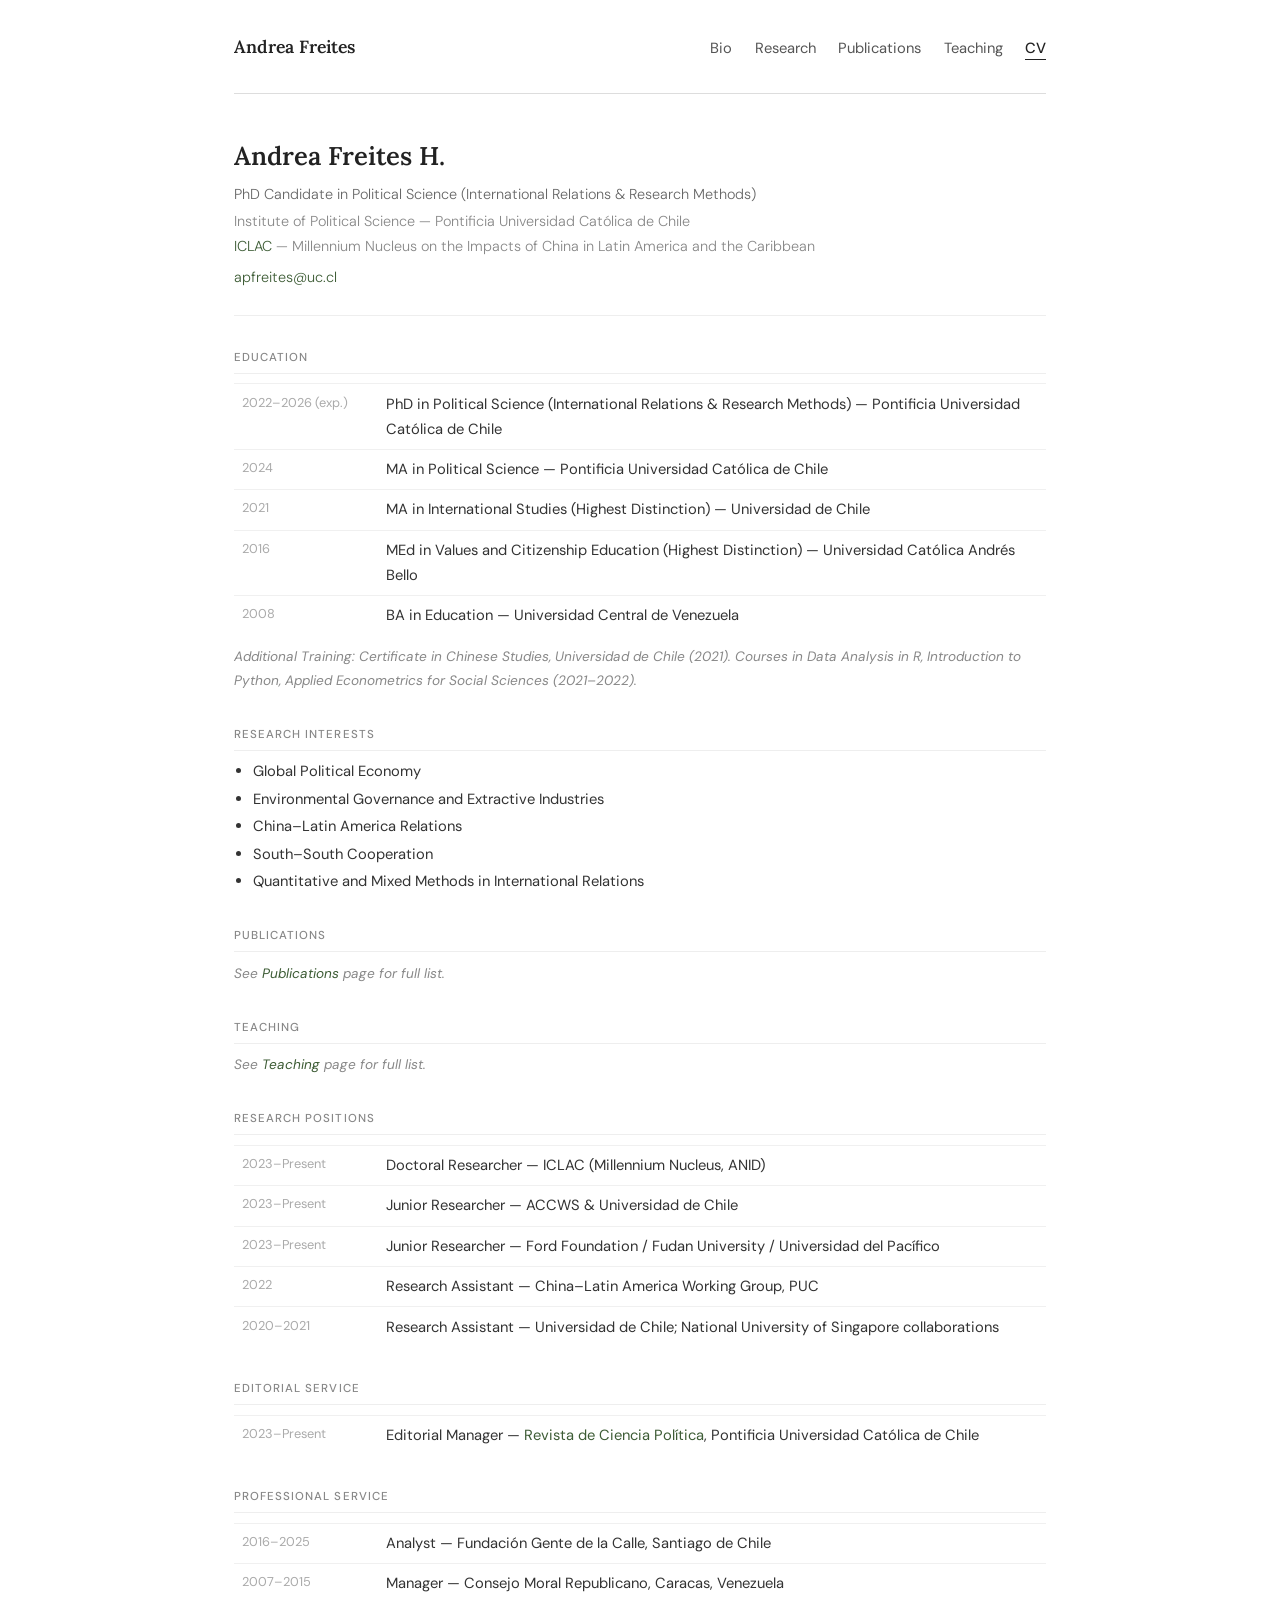
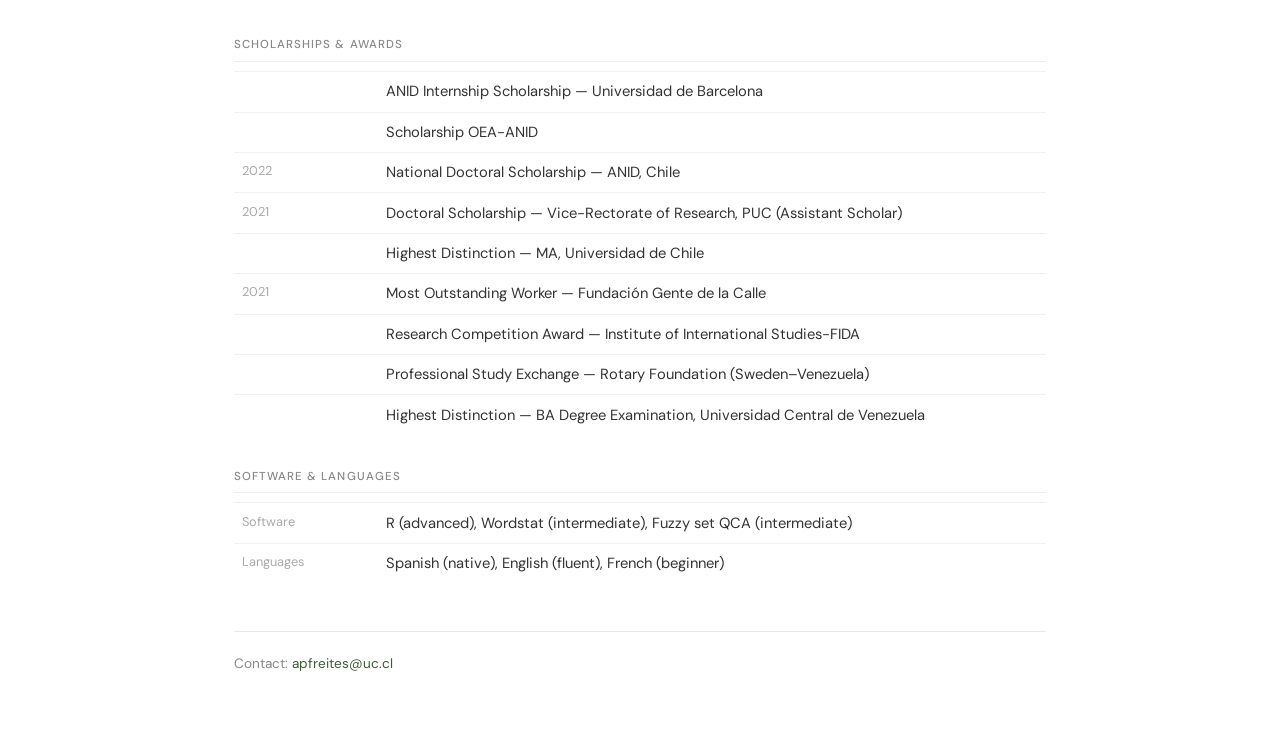
==== cv.html @ f1f7cedd "Add files via upload" ====
<!DOCTYPE html>
<html lang="en">
<head>
  <meta charset="UTF-8">
  <meta name="viewport" content="width=device-width, initial-scale=1.0">
  <title>CV – Andrea Freites</title>
  <link rel="preconnect" href="https://fonts.googleapis.com">
  <link rel="preconnect" href="https://fonts.gstatic.com" crossorigin>
  <link href="https://fonts.googleapis.com/css2?family=Lora:ital,wght@0,400;0,600;1,400&family=DM+Sans:wght@300;400;500&display=swap" rel="stylesheet">
  <style>
    *, *::before, *::after { box-sizing: border-box; margin: 0; padding: 0; }
    body { font-family: 'DM Sans', sans-serif; font-size: 1rem; line-height: 1.7; color: #222; background: #fff; }
    .page-wrap { max-width: 860px; margin: 0 auto; padding: 2rem 1.5rem 4rem; }
    nav { display: flex; align-items: baseline; justify-content: space-between; padding-bottom: 1.25rem; border-bottom: 1px solid #ddd; margin-bottom: 2.5rem; flex-wrap: wrap; gap: 0.75rem; }
    .nav-name { font-family: 'Lora', serif; font-size: 1.1rem; font-weight: 600; color: #222; text-decoration: none; }
    .nav-links { display: flex; gap: 1.4rem; font-size: 0.88rem; list-style: none; }
    .nav-links a { color: #555; text-decoration: none; }
    .nav-links a:hover { color: #222; }
    .nav-links a.active { color: #222; font-weight: 500; border-bottom: 1.5px solid #222; padding-bottom: 1px; }
    h1 { font-family: 'Lora', serif; font-size: 1.6rem; font-weight: 600; margin-bottom: 0.3rem; color: #222; }
    h2 { font-family: 'DM Sans', sans-serif; font-size: 0.72rem; font-weight: 500; text-transform: uppercase; letter-spacing: 0.09em; color: #888; margin: 2rem 0 0.6rem; padding-bottom: 0.35rem; border-bottom: 0.5px solid #eee; }
    p { font-size: 0.92rem; line-height: 1.75; color: #333; margin-bottom: 0.5rem; }
    a { color: #3d5c35; text-decoration: none; }
    a:hover { text-decoration: underline; }
    ul { padding-left: 1.2rem; margin-bottom: 0.5rem; }
    li { font-size: 0.92rem; color: #333; margin-bottom: 0.25rem; line-height: 1.6; }
    table { width: 100%; border-collapse: collapse; }
    td { padding: 0.45rem 0.5rem; vertical-align: top; font-size: 0.92rem; color: #333; border-top: 0.5px solid #f0f0f0; }
    td:first-child { white-space: nowrap; color: #aaa; font-size: 0.8rem; width: 9rem; padding-right: 1rem; }
    .cv-intro { margin-bottom: 2rem; padding-bottom: 1.5rem; border-bottom: 0.5px solid #eee; }
    .cv-intro .subtitle { font-size: 0.9rem; color: #666; font-weight: 300; margin-bottom: 0.1rem; }
    .cv-intro .inst { font-size: 0.9rem; color: #888; font-weight: 300; margin-bottom: 0; }
    .note { font-size: 0.85rem; color: #888; font-style: italic; }
    footer { margin-top: 3rem; padding-top: 1.25rem; border-top: 0.5px solid #e8e8e8; font-size: 0.85rem; color: #888; }
    @media (max-width: 620px) { nav { flex-direction: column; align-items: flex-start; } td:first-child { width: 6rem; } }
  </style>
</head>
<body>
<div class="page-wrap">

  <nav>
    <a href="index.html" class="nav-name">Andrea Freites</a>
    <ul class="nav-links">
      <li><a href="index.html">Bio</a></li>
      <li><a href="research.html">Research</a></li>
      <li><a href="publications.html">Publications</a></li>
      <li><a href="teaching.html">Teaching</a></li>
      <li><a href="cv.html" class="active">CV</a></li>
    </ul>
  </nav>

  <div class="cv-intro">
    <h1>Andrea Freites H.</h1>
    <p class="subtitle">PhD Candidate in Political Science (International Relations &amp; Research Methods)</p>
    <p class="inst">Institute of Political Science — Pontificia Universidad Católica de Chile</p>
    <p class="inst"><a href="https://iclac.cl/eng/" target="_blank" rel="noopener noreferrer">ICLAC</a> — Millennium Nucleus on the Impacts of China in Latin America and the Caribbean</p>
    <p class="inst" style="margin-top:0.4rem;"><a href="mailto:apfreites@uc.cl">apfreites@uc.cl</a></p>
  </div>

  <h2>Education</h2>
  <table>
    <tr><td>2022–2026 (exp.)</td><td>PhD in Political Science (International Relations &amp; Research Methods) — Pontificia Universidad Católica de Chile</td></tr>
    <tr><td>2024</td><td>MA in Political Science — Pontificia Universidad Católica de Chile</td></tr>
    <tr><td>2021</td><td>MA in International Studies (Highest Distinction) — Universidad de Chile</td></tr>
    <tr><td>2016</td><td>MEd in Values and Citizenship Education (Highest Distinction) — Universidad Católica Andrés Bello</td></tr>
    <tr><td>2008</td><td>BA in Education — Universidad Central de Venezuela</td></tr>
  </table>
  <p class="note" style="margin-top:0.6rem;">Additional Training: Certificate in Chinese Studies, Universidad de Chile (2021). Courses in Data Analysis in R, Introduction to Python, Applied Econometrics for Social Sciences (2021–2022).</p>

  <h2>Research Interests</h2>
  <ul>
    <li>Global Political Economy</li>
    <li>Environmental Governance and Extractive Industries</li>
    <li>China–Latin America Relations</li>
    <li>South–South Cooperation</li>
    <li>Quantitative and Mixed Methods in International Relations</li>
  </ul>

  <h2>Publications</h2>
  <p class="note">See <a href="publications.html">Publications</a> page for full list.</p>

  <h2>Teaching</h2>
  <p class="note">See <a href="teaching.html">Teaching</a> page for full list.</p>

  <h2>Research Positions</h2>
  <table>
    <tr><td>2023–Present</td><td>Doctoral Researcher — ICLAC (Millennium Nucleus, ANID)</td></tr>
    <tr><td>2023–Present</td><td>Junior Researcher — ACCWS &amp; Universidad de Chile</td></tr>
    <tr><td>2023–Present</td><td>Junior Researcher — Ford Foundation / Fudan University / Universidad del Pacífico</td></tr>
    <tr><td>2022</td><td>Research Assistant — China–Latin America Working Group, PUC</td></tr>
    <tr><td>2020–2021</td><td>Research Assistant — Universidad de Chile; National University of Singapore collaborations</td></tr>
  </table>

  <h2>Editorial Service</h2>
  <table>
    <tr>
      <td>2023–Present</td>
      <td>Editorial Manager — <a href="https://revistacienciapolitica.uc.cl/index.php/rcp/index" target="_blank" rel="noopener noreferrer">Revista de Ciencia Política</a>, Pontificia Universidad Católica de Chile</td>
    </tr>
  </table>

  <h2>Professional Service</h2>
  <table>
    <tr><td>2016–2025</td><td>Analyst — Fundación Gente de la Calle, Santiago de Chile</td></tr>
    <tr><td>2007–2015</td><td>Manager — Consejo Moral Republicano, Caracas, Venezuela</td></tr>
  </table>

  <h2>Scholarships &amp; Awards</h2>
  <table>
    <tr><td></td><td>ANID Internship Scholarship — Universidad de Barcelona</td></tr>
    <tr><td></td><td>Scholarship OEA-ANID</td></tr>
    <tr><td>2022</td><td>National Doctoral Scholarship — ANID, Chile</td></tr>
    <tr><td>2021</td><td>Doctoral Scholarship — Vice-Rectorate of Research, PUC (Assistant Scholar)</td></tr>
    <tr><td></td><td>Highest Distinction — MA, Universidad de Chile</td></tr>
    <tr><td>2021</td><td>Most Outstanding Worker — Fundación Gente de la Calle</td></tr>
    <tr><td></td><td>Research Competition Award — Institute of International Studies-FIDA</td></tr>
    <tr><td></td><td>Professional Study Exchange — Rotary Foundation (Sweden–Venezuela)</td></tr>
    <tr><td></td><td>Highest Distinction — BA Degree Examination, Universidad Central de Venezuela</td></tr>
  </table>

  <h2>Software &amp; Languages</h2>
  <table>
    <tr><td>Software</td><td>R (advanced), Wordstat (intermediate), Fuzzy set QCA (intermediate)</td></tr>
    <tr><td>Languages</td><td>Spanish (native), English (fluent), French (beginner)</td></tr>
  </table>

  <footer>Contact: <a href="mailto:apfreites@uc.cl">apfreites@uc.cl</a></footer>

</div>
</body>
</html>
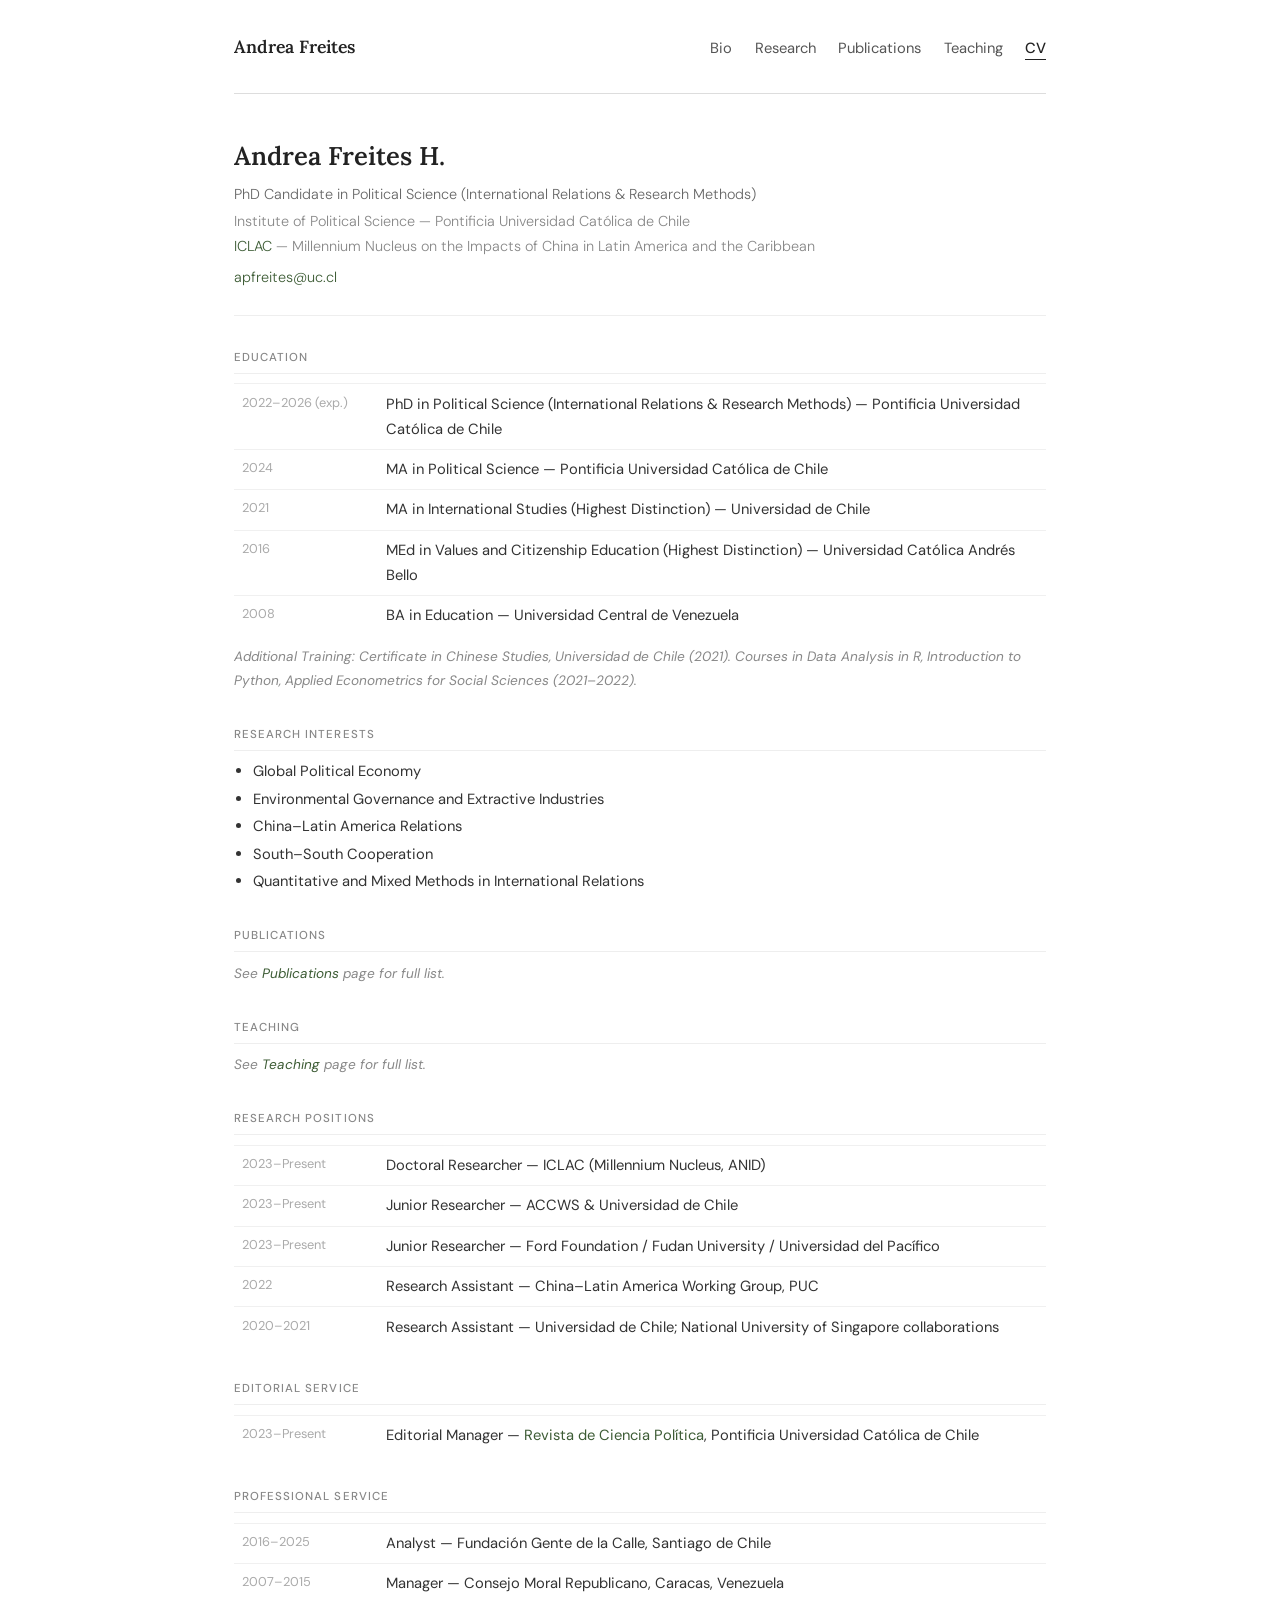
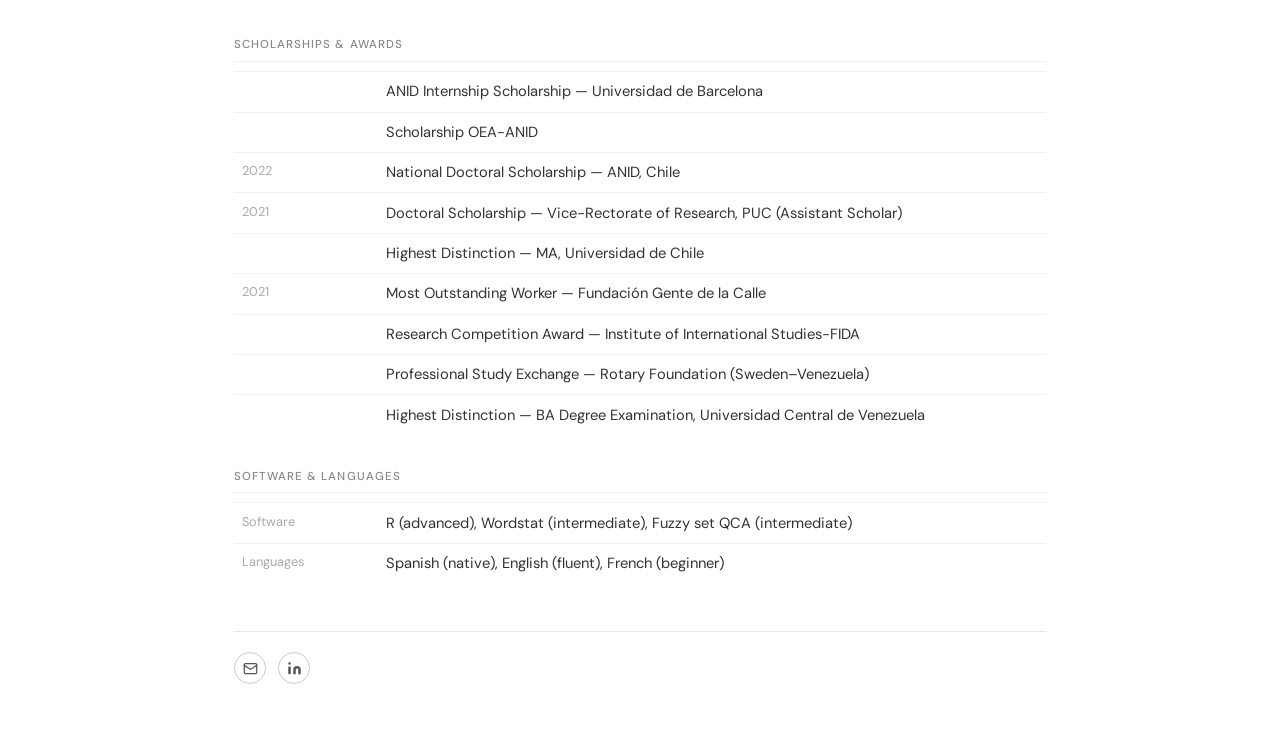
==== commit 1f8bbefc: "Update cv.html" ====
--- a/cv.html
+++ b/cv.html
@@ -124,8 +124,14 @@
     <tr><td>Languages</td><td>Spanish (native), English (fluent), French (beginner)</td></tr>
   </table>
 
-  <footer>Contact: <a href="mailto:apfreites@uc.cl">apfreites@uc.cl</a></footer>
-
+ <footer>
+  <a href="mailto:apfreites@uc.cl" target="_blank" rel="noopener noreferrer" title="Email" style="display:inline-flex; align-items:center; justify-content:center; width:32px; height:32px; border-radius:50%; border:1px solid #ccc; color:#555; text-decoration:none; margin-right:8px;">
+    <svg xmlns="http://www.w3.org/2000/svg" width="15" height="15" viewBox="0 0 24 24" fill="none" stroke="currentColor" stroke-width="2" stroke-linecap="round" stroke-linejoin="round"><rect x="2" y="4" width="20" height="16" rx="2"/><path d="m22 7-8.97 5.7a1.94 1.94 0 0 1-2.06 0L2 7"/></svg>
+  </a>
+  <a href="https://www.linkedin.com/in/andrea-p-a-freites-h-539843b3/" target="_blank" rel="noopener noreferrer" title="LinkedIn" style="display:inline-flex; align-items:center; justify-content:center; width:32px; height:32px; border-radius:50%; border:1px solid #ccc; color:#555; text-decoration:none;">
+    <svg xmlns="http://www.w3.org/2000/svg" width="15" height="15" viewBox="0 0 24 24" fill="currentColor"><path d="M16 8a6 6 0 0 1 6 6v7h-4v-7a2 2 0 0 0-2-2 2 2 0 0 0-2 2v7h-4v-7a6 6 0 0 1 6-6z"/><rect x="2" y="9" width="4" height="12"/><circle cx="4" cy="4" r="2"/></svg>
+  </a>
+</footer>
 </div>
 </body>
 </html>
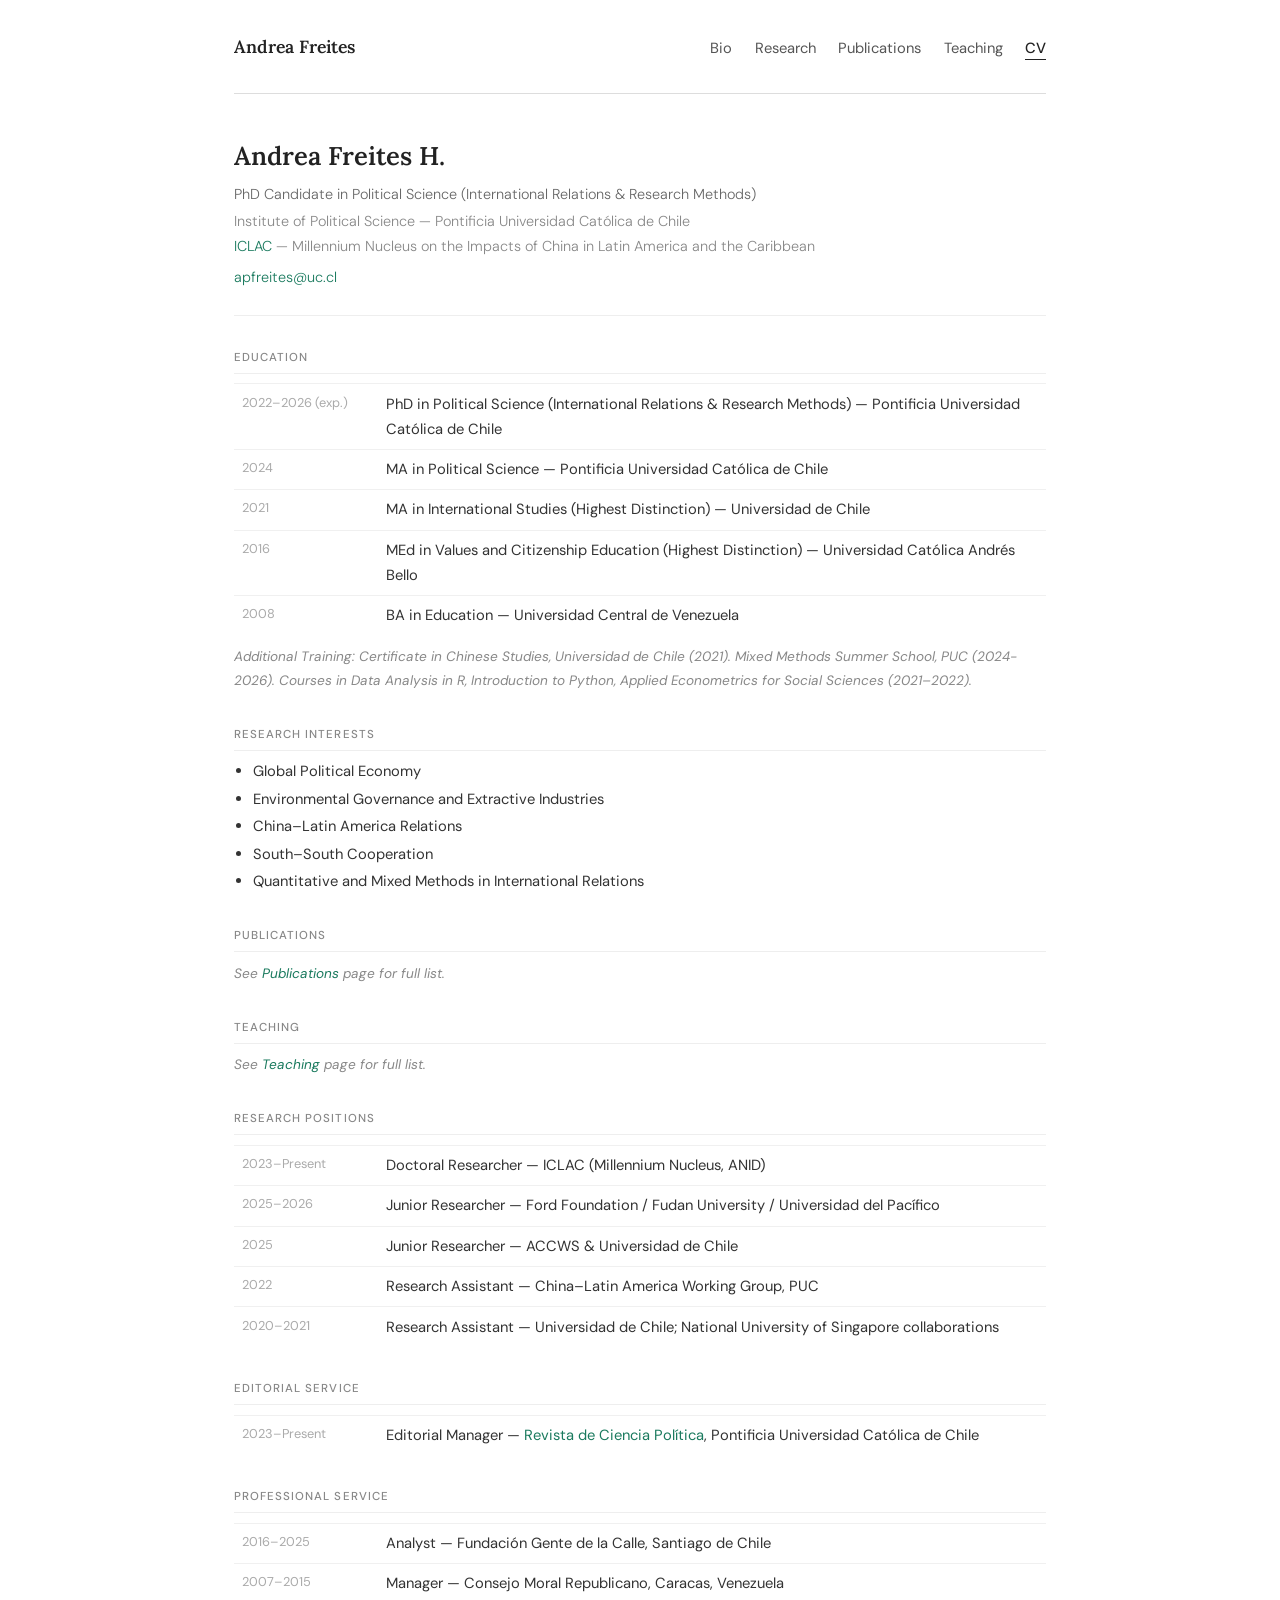
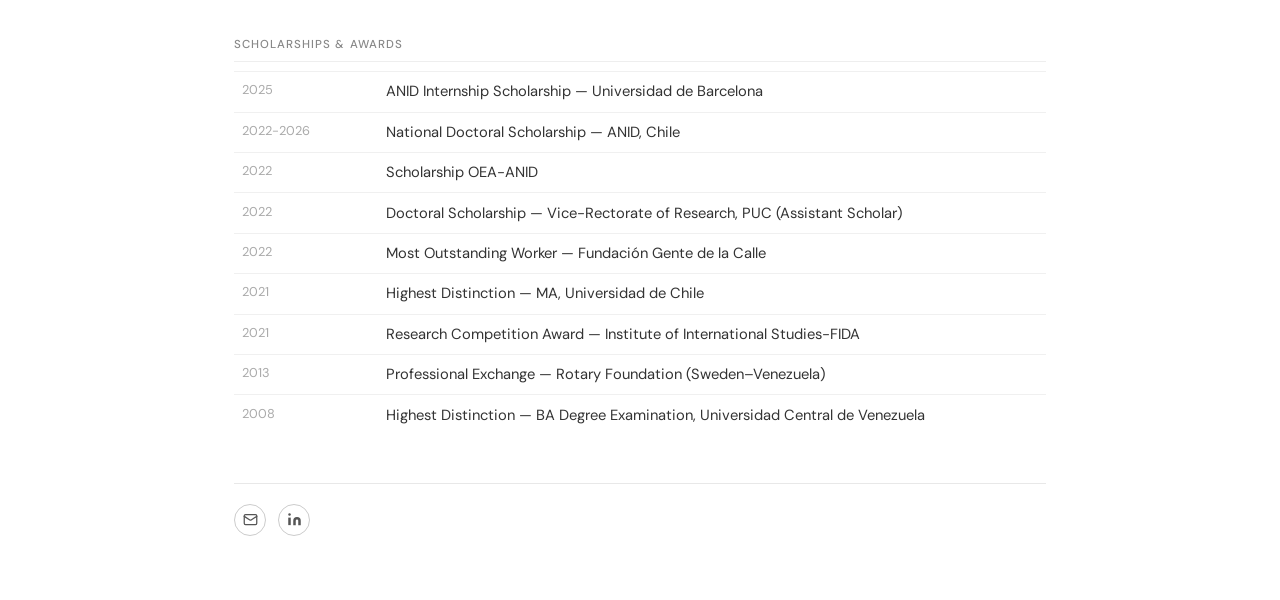
==== commit 2d1ae936: "Update cv.html" ====
--- a/cv.html
+++ b/cv.html
@@ -20,7 +20,7 @@
     h1 { font-family: 'Lora', serif; font-size: 1.6rem; font-weight: 600; margin-bottom: 0.3rem; color: #222; }
     h2 { font-family: 'DM Sans', sans-serif; font-size: 0.72rem; font-weight: 500; text-transform: uppercase; letter-spacing: 0.09em; color: #888; margin: 2rem 0 0.6rem; padding-bottom: 0.35rem; border-bottom: 0.5px solid #eee; }
     p { font-size: 0.92rem; line-height: 1.75; color: #333; margin-bottom: 0.5rem; }
-    a { color: #3d5c35; text-decoration: none; }
+    a { color: #1a7a5e; text-decoration: none; }
     a:hover { text-decoration: underline; }
     ul { padding-left: 1.2rem; margin-bottom: 0.5rem; }
     li { font-size: 0.92rem; color: #333; margin-bottom: 0.25rem; line-height: 1.6; }
@@ -65,7 +65,7 @@
     <tr><td>2016</td><td>MEd in Values and Citizenship Education (Highest Distinction) — Universidad Católica Andrés Bello</td></tr>
     <tr><td>2008</td><td>BA in Education — Universidad Central de Venezuela</td></tr>
   </table>
-  <p class="note" style="margin-top:0.6rem;">Additional Training: Certificate in Chinese Studies, Universidad de Chile (2021). Courses in Data Analysis in R, Introduction to Python, Applied Econometrics for Social Sciences (2021–2022).</p>
+  <p class="note" style="margin-top:0.6rem;">Additional Training: Certificate in Chinese Studies, Universidad de Chile (2021). Mixed Methods Summer School, PUC (2024-2026). Courses in Data Analysis in R, Introduction to Python, Applied Econometrics for Social Sciences (2021–2022).</p>
 
   <h2>Research Interests</h2>
   <ul>
@@ -85,8 +85,8 @@
   <h2>Research Positions</h2>
   <table>
     <tr><td>2023–Present</td><td>Doctoral Researcher — ICLAC (Millennium Nucleus, ANID)</td></tr>
-    <tr><td>2023–Present</td><td>Junior Researcher — ACCWS &amp; Universidad de Chile</td></tr>
-    <tr><td>2023–Present</td><td>Junior Researcher — Ford Foundation / Fudan University / Universidad del Pacífico</td></tr>
+    <tr><td>2025–2026</td><td>Junior Researcher — Ford Foundation / Fudan University / Universidad del Pacífico</td></tr>
+    <tr><td>2025</td><td>Junior Researcher — ACCWS &amp; Universidad de Chile</td></tr>
     <tr><td>2022</td><td>Research Assistant — China–Latin America Working Group, PUC</td></tr>
     <tr><td>2020–2021</td><td>Research Assistant — Universidad de Chile; National University of Singapore collaborations</td></tr>
   </table>
@@ -107,21 +107,15 @@
 
   <h2>Scholarships &amp; Awards</h2>
   <table>
-    <tr><td></td><td>ANID Internship Scholarship — Universidad de Barcelona</td></tr>
-    <tr><td></td><td>Scholarship OEA-ANID</td></tr>
-    <tr><td>2022</td><td>National Doctoral Scholarship — ANID, Chile</td></tr>
-    <tr><td>2021</td><td>Doctoral Scholarship — Vice-Rectorate of Research, PUC (Assistant Scholar)</td></tr>
-    <tr><td></td><td>Highest Distinction — MA, Universidad de Chile</td></tr>
-    <tr><td>2021</td><td>Most Outstanding Worker — Fundación Gente de la Calle</td></tr>
-    <tr><td></td><td>Research Competition Award — Institute of International Studies-FIDA</td></tr>
-    <tr><td></td><td>Professional Study Exchange — Rotary Foundation (Sweden–Venezuela)</td></tr>
-    <tr><td></td><td>Highest Distinction — BA Degree Examination, Universidad Central de Venezuela</td></tr>
-  </table>
-
-  <h2>Software &amp; Languages</h2>
-  <table>
-    <tr><td>Software</td><td>R (advanced), Wordstat (intermediate), Fuzzy set QCA (intermediate)</td></tr>
-    <tr><td>Languages</td><td>Spanish (native), English (fluent), French (beginner)</td></tr>
+    <tr><td>2025</td><td>ANID Internship Scholarship — Universidad de Barcelona</td></tr>
+    <tr><td>2022-2026</td><td>National Doctoral Scholarship — ANID, Chile</td></tr>
+    <tr><td>2022</td><td>Scholarship OEA-ANID</td></tr>
+    <tr><td>2022</td><td>Doctoral Scholarship — Vice-Rectorate of Research, PUC (Assistant Scholar)</td></tr>
+    <tr><td>2022</td><td>Most Outstanding Worker — Fundación Gente de la Calle</td></tr>
+    <tr><td>2021</td><td>Highest Distinction — MA, Universidad de Chile</td></tr>
+    <tr><td>2021</td><td>Research Competition Award — Institute of International Studies-FIDA</td></tr>
+    <tr><td>2013</td><td>Professional Exchange — Rotary Foundation (Sweden–Venezuela)</td></tr>
+    <tr><td>2008</td><td>Highest Distinction — BA Degree Examination, Universidad Central de Venezuela</td></tr>
   </table>
 
  <footer>
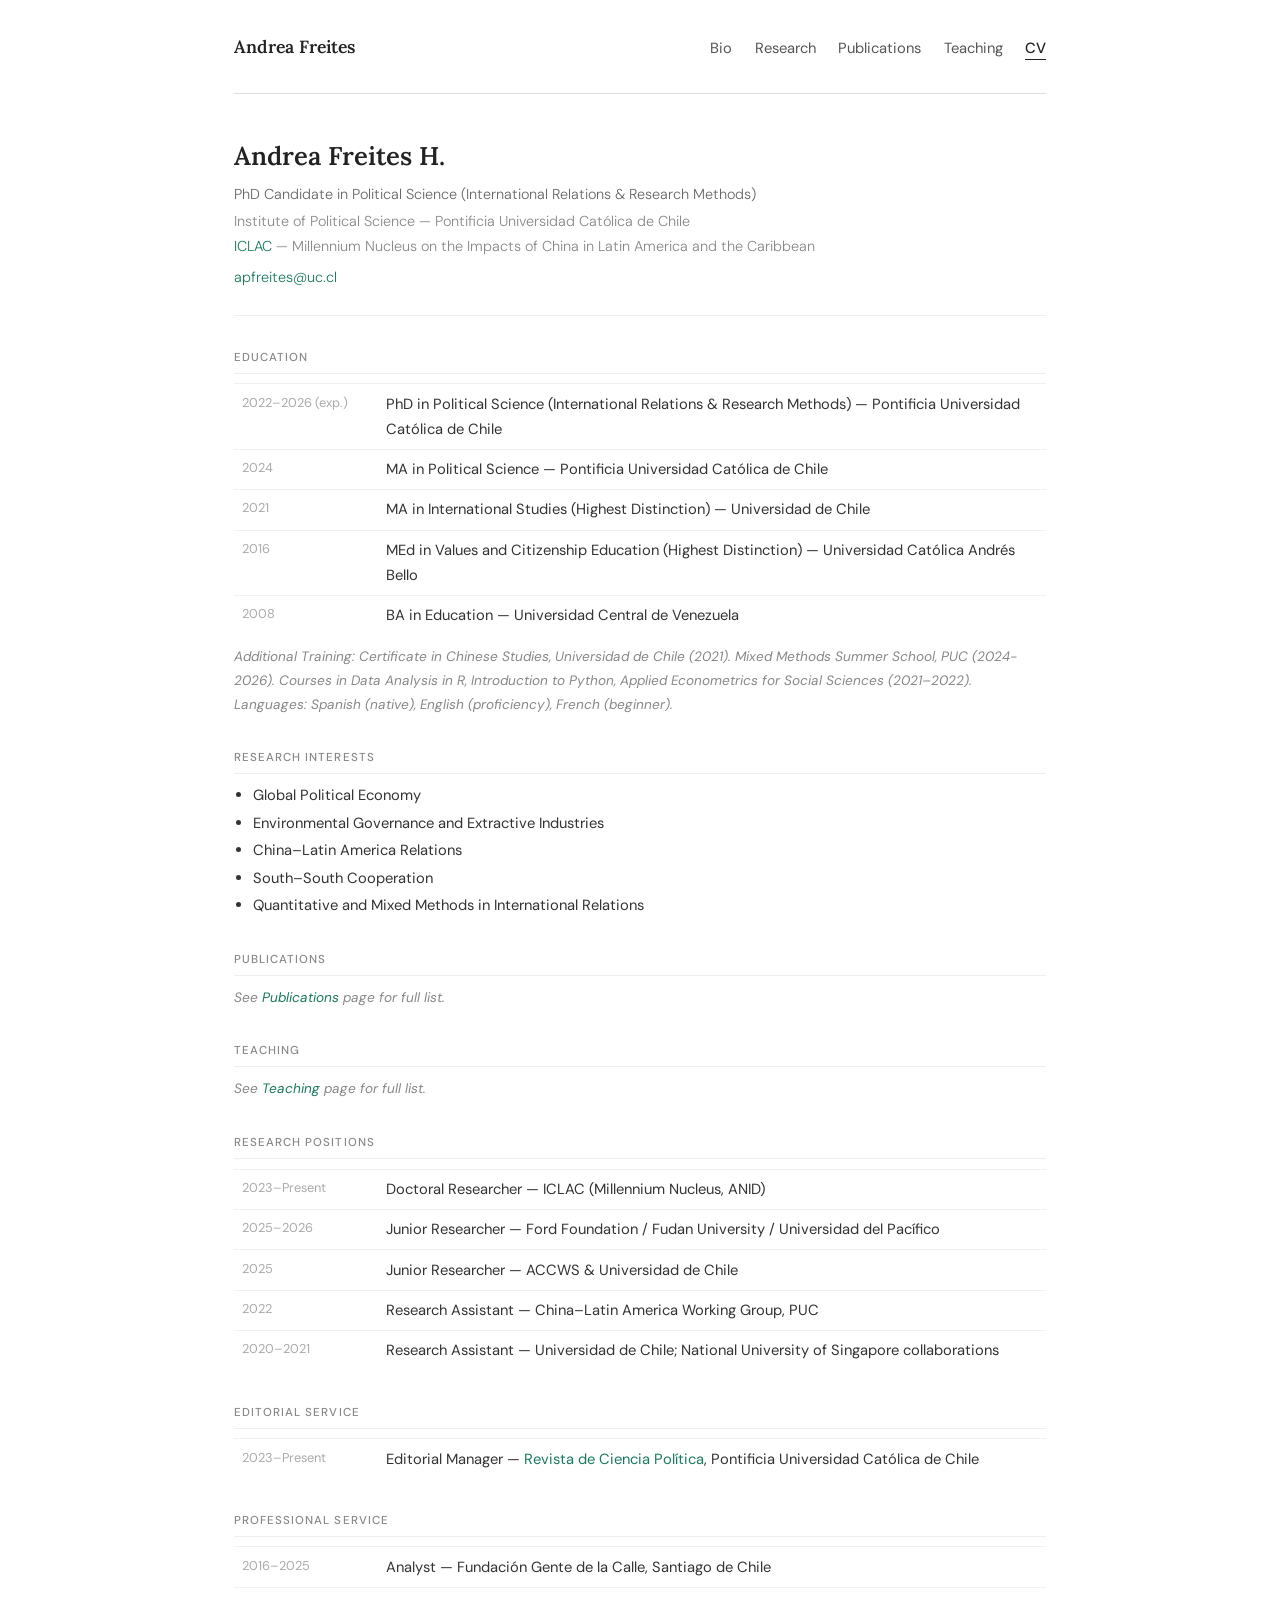
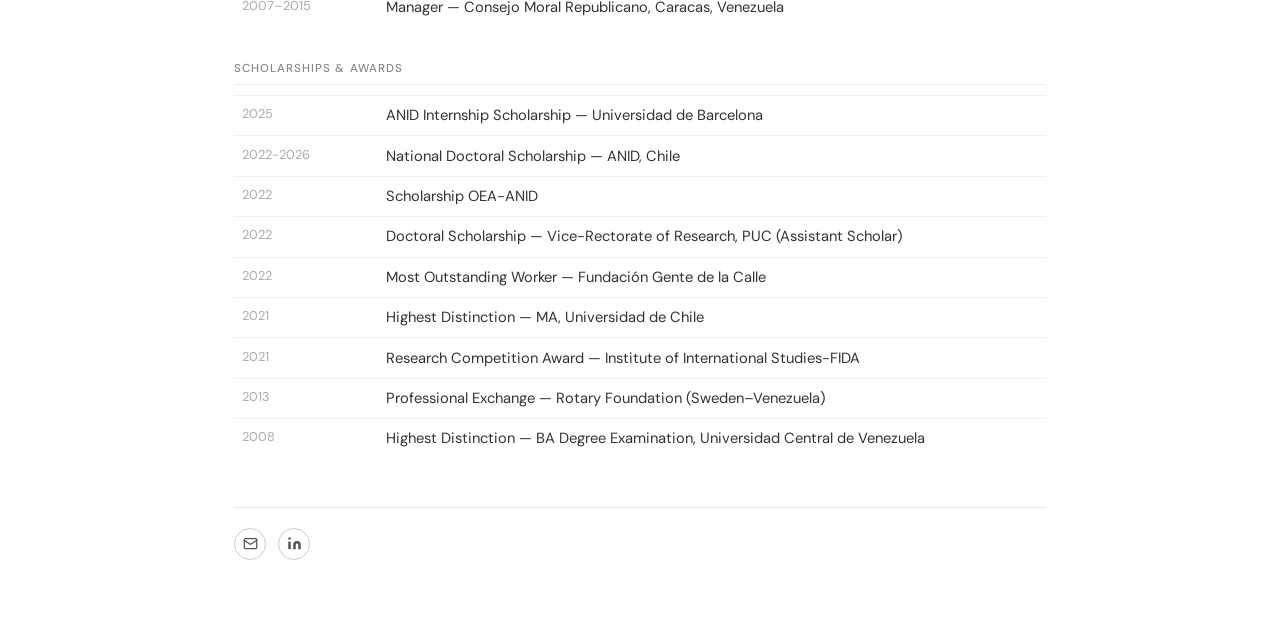
==== commit b42478a6: "Update cv.html" ====
--- a/cv.html
+++ b/cv.html
@@ -65,7 +65,7 @@
     <tr><td>2016</td><td>MEd in Values and Citizenship Education (Highest Distinction) — Universidad Católica Andrés Bello</td></tr>
     <tr><td>2008</td><td>BA in Education — Universidad Central de Venezuela</td></tr>
   </table>
-  <p class="note" style="margin-top:0.6rem;">Additional Training: Certificate in Chinese Studies, Universidad de Chile (2021). Mixed Methods Summer School, PUC (2024-2026). Courses in Data Analysis in R, Introduction to Python, Applied Econometrics for Social Sciences (2021–2022).</p>
+  <p class="note" style="margin-top:0.6rem;">Additional Training: Certificate in Chinese Studies, Universidad de Chile (2021). Mixed Methods Summer School, PUC (2024-2026). Courses in Data Analysis in R, Introduction to Python, Applied Econometrics for Social Sciences (2021–2022). Languages: Spanish (native), English (proficiency), French (beginner).</p>
 
   <h2>Research Interests</h2>
   <ul>
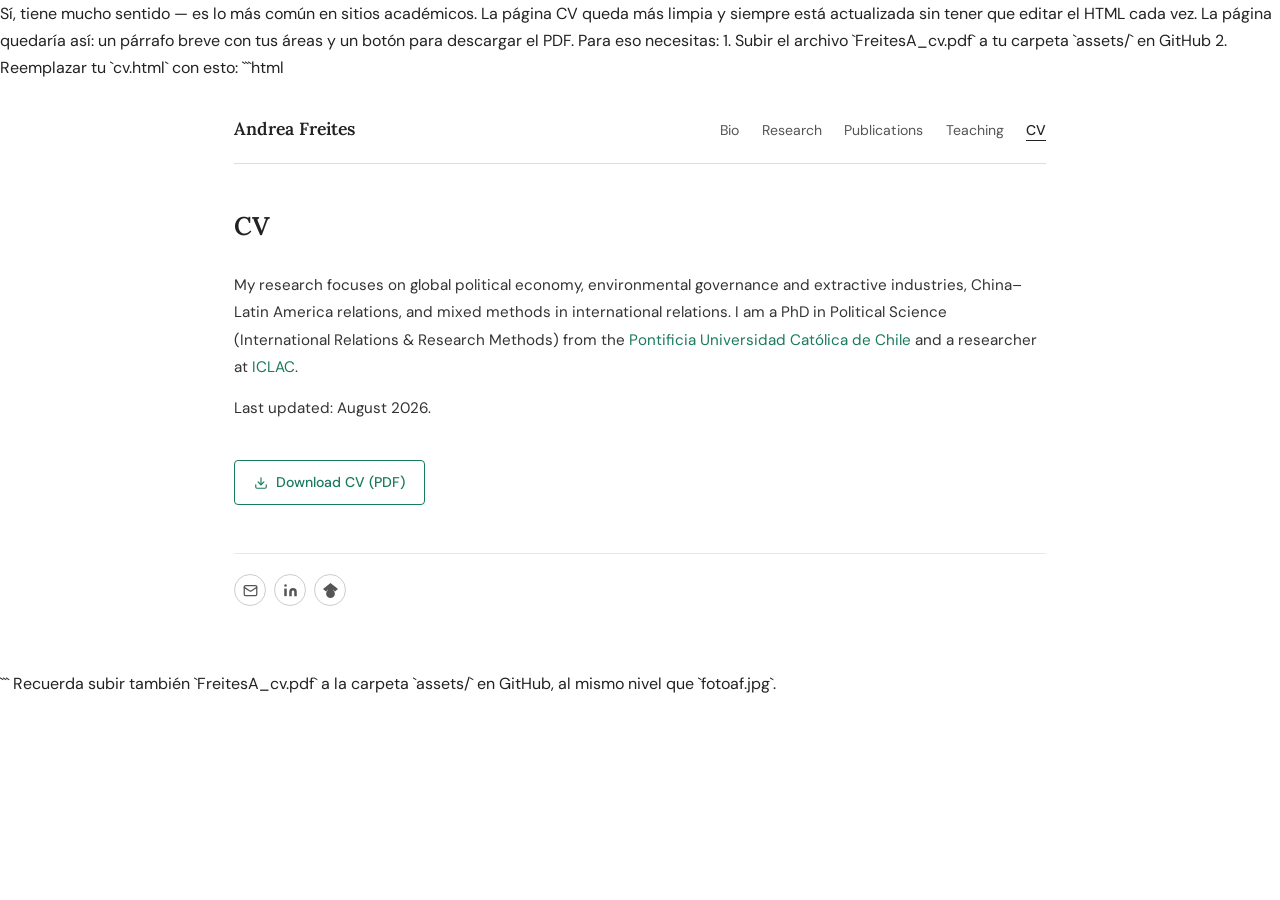
==== commit 99278040: "Update cv.html" ====
--- a/cv.html
+++ b/cv.html
@@ -1,3 +1,11 @@
+Sí, tiene mucho sentido — es lo más común en sitios académicos. La página CV queda más limpia y siempre está actualizada sin tener que editar el HTML cada vez.
+
+La página quedaría así: un párrafo breve con tus áreas y un botón para descargar el PDF. Para eso necesitas:
+
+1. Subir el archivo `FreitesA_cv.pdf` a tu carpeta `assets/` en GitHub
+2. Reemplazar tu `cv.html` con esto:
+
+```html
 <!DOCTYPE html>
 <html lang="en">
 <head>
@@ -17,22 +25,34 @@
     .nav-links a { color: #555; text-decoration: none; }
     .nav-links a:hover { color: #222; }
     .nav-links a.active { color: #222; font-weight: 500; border-bottom: 1.5px solid #222; padding-bottom: 1px; }
-    h1 { font-family: 'Lora', serif; font-size: 1.6rem; font-weight: 600; margin-bottom: 0.3rem; color: #222; }
-    h2 { font-family: 'DM Sans', sans-serif; font-size: 0.72rem; font-weight: 500; text-transform: uppercase; letter-spacing: 0.09em; color: #888; margin: 2rem 0 0.6rem; padding-bottom: 0.35rem; border-bottom: 0.5px solid #eee; }
-    p { font-size: 0.92rem; line-height: 1.75; color: #333; margin-bottom: 0.5rem; }
+    h1 { font-family: 'Lora', serif; font-size: 1.6rem; font-weight: 600; margin-bottom: 1.5rem; color: #222; }
+    p { font-size: 0.95rem; line-height: 1.8; color: #333; margin-bottom: 0.85rem; }
     a { color: #1a7a5e; text-decoration: none; }
     a:hover { text-decoration: underline; }
-    ul { padding-left: 1.2rem; margin-bottom: 0.5rem; }
-    li { font-size: 0.92rem; color: #333; margin-bottom: 0.25rem; line-height: 1.6; }
-    table { width: 100%; border-collapse: collapse; }
-    td { padding: 0.45rem 0.5rem; vertical-align: top; font-size: 0.92rem; color: #333; border-top: 0.5px solid #f0f0f0; }
-    td:first-child { white-space: nowrap; color: #aaa; font-size: 0.8rem; width: 9rem; padding-right: 1rem; }
-    .cv-intro { margin-bottom: 2rem; padding-bottom: 1.5rem; border-bottom: 0.5px solid #eee; }
-    .cv-intro .subtitle { font-size: 0.9rem; color: #666; font-weight: 300; margin-bottom: 0.1rem; }
-    .cv-intro .inst { font-size: 0.9rem; color: #888; font-weight: 300; margin-bottom: 0; }
-    .note { font-size: 0.85rem; color: #888; font-style: italic; }
-    footer { margin-top: 3rem; padding-top: 1.25rem; border-top: 0.5px solid #e8e8e8; font-size: 0.85rem; color: #888; }
-    @media (max-width: 620px) { nav { flex-direction: column; align-items: flex-start; } td:first-child { width: 6rem; } }
+    .cv-download {
+      display: inline-flex;
+      align-items: center;
+      gap: 0.5rem;
+      margin-top: 1.5rem;
+      padding: 0.6rem 1.2rem;
+      border: 1.5px solid #1a7a5e;
+      border-radius: 4px;
+      color: #1a7a5e;
+      font-size: 0.88rem;
+      font-family: 'DM Sans', sans-serif;
+      font-weight: 500;
+      text-decoration: none;
+      transition: background 0.2s, color 0.2s;
+    }
+    .cv-download:hover {
+      background: #1a7a5e;
+      color: #fff;
+      text-decoration: none;
+    }
+    .footer-icons { display: flex; gap: 8px; margin-top: 3rem; padding-top: 1.25rem; border-top: 0.5px solid #e8e8e8; }
+    .footer-icon { display: inline-flex; align-items: center; justify-content: center; width: 32px; height: 32px; border-radius: 50%; border: 1px solid #ccc; color: #555; text-decoration: none; transition: border-color 0.2s, color 0.2s; }
+    .footer-icon:hover { border-color: #1a7a5e; color: #1a7a5e; }
+    @media (max-width: 620px) { nav { flex-direction: column; align-items: flex-start; } }
   </style>
 </head>
 <body>
@@ -49,83 +69,38 @@
     </ul>
   </nav>
 
-  <div class="cv-intro">
-    <h1>Andrea Freites H.</h1>
-    <p class="subtitle">PhD Candidate in Political Science (International Relations &amp; Research Methods)</p>
-    <p class="inst">Institute of Political Science — Pontificia Universidad Católica de Chile</p>
-    <p class="inst"><a href="https://iclac.cl/eng/" target="_blank" rel="noopener noreferrer">ICLAC</a> — Millennium Nucleus on the Impacts of China in Latin America and the Caribbean</p>
-    <p class="inst" style="margin-top:0.4rem;"><a href="mailto:apfreites@uc.cl">apfreites@uc.cl</a></p>
+  <h1>CV</h1>
+
+  <p>
+    My research focuses on global political economy, environmental governance and extractive industries,
+    China–Latin America relations, and mixed methods in international relations.
+    I am a PhD in Political Science (International Relations &amp; Research Methods)
+    from the <a href="https://cienciapolitica.uc.cl" target="_blank" rel="noopener noreferrer">Pontificia Universidad Católica de Chile</a>
+    and a researcher at <a href="https://iclac.cl/eng/" target="_blank" rel="noopener noreferrer">ICLAC</a>.
+  </p>
+
+  <p>Last updated: August 2026.</p>
+
+  <a href="assets/FreitesA_cv.pdf" target="_blank" rel="noopener noreferrer" class="cv-download">
+    <svg xmlns="http://www.w3.org/2000/svg" width="14" height="14" viewBox="0 0 24 24" fill="none" stroke="currentColor" stroke-width="2" stroke-linecap="round" stroke-linejoin="round"><path d="M21 15v4a2 2 0 0 1-2 2H5a2 2 0 0 1-2-2v-4"/><polyline points="7 10 12 15 17 10"/><line x1="12" y1="15" x2="12" y2="3"/></svg>
+    Download CV (PDF)
+  </a>
+
+  <div class="footer-icons">
+    <a href="mailto:apfreites@uc.cl" title="Email" class="footer-icon">
+      <svg xmlns="http://www.w3.org/2000/svg" width="15" height="15" viewBox="0 0 24 24" fill="none" stroke="currentColor" stroke-width="2" stroke-linecap="round" stroke-linejoin="round"><rect x="2" y="4" width="20" height="16" rx="2"/><path d="m22 7-8.97 5.7a1.94 1.94 0 0 1-2.06 0L2 7"/></svg>
+    </a>
+    <a href="https://www.linkedin.com/in/andrea-p-a-freites-h-539843b3/" target="_blank" rel="noopener noreferrer" title="LinkedIn" class="footer-icon">
+      <svg xmlns="http://www.w3.org/2000/svg" width="15" height="15" viewBox="0 0 24 24" fill="currentColor"><path d="M16 8a6 6 0 0 1 6 6v7h-4v-7a2 2 0 0 0-2-2 2 2 0 0 0-2 2v7h-4v-7a6 6 0 0 1 6-6z"/><rect x="2" y="9" width="4" height="12"/><circle cx="4" cy="4" r="2"/></svg>
+    </a>
+    <a href="https://scholar.google.com/citations?user=FX0-ZZYAAAAJ&hl=es" target="_blank" rel="noopener noreferrer" title="Google Scholar" class="footer-icon">
+      <svg xmlns="http://www.w3.org/2000/svg" width="15" height="15" viewBox="0 0 24 24" fill="currentColor"><path d="M12 24a7 7 0 1 1 0-14 7 7 0 0 1 0 14zm0-24L0 9.5l4.838 3.94A8 8 0 0 1 12 10a8 8 0 0 1 7.162 3.44L24 9.5z"/></svg>
+    </a>
   </div>
 
-  <h2>Education</h2>
-  <table>
-    <tr><td>2022–2026 (exp.)</td><td>PhD in Political Science (International Relations &amp; Research Methods) — Pontificia Universidad Católica de Chile</td></tr>
-    <tr><td>2024</td><td>MA in Political Science — Pontificia Universidad Católica de Chile</td></tr>
-    <tr><td>2021</td><td>MA in International Studies (Highest Distinction) — Universidad de Chile</td></tr>
-    <tr><td>2016</td><td>MEd in Values and Citizenship Education (Highest Distinction) — Universidad Católica Andrés Bello</td></tr>
-    <tr><td>2008</td><td>BA in Education — Universidad Central de Venezuela</td></tr>
-  </table>
-  <p class="note" style="margin-top:0.6rem;">Additional Training: Certificate in Chinese Studies, Universidad de Chile (2021). Mixed Methods Summer School, PUC (2024-2026). Courses in Data Analysis in R, Introduction to Python, Applied Econometrics for Social Sciences (2021–2022). Languages: Spanish (native), English (proficiency), French (beginner).</p>
-
-  <h2>Research Interests</h2>
-  <ul>
-    <li>Global Political Economy</li>
-    <li>Environmental Governance and Extractive Industries</li>
-    <li>China–Latin America Relations</li>
-    <li>South–South Cooperation</li>
-    <li>Quantitative and Mixed Methods in International Relations</li>
-  </ul>
-
-  <h2>Publications</h2>
-  <p class="note">See <a href="publications.html">Publications</a> page for full list.</p>
-
-  <h2>Teaching</h2>
-  <p class="note">See <a href="teaching.html">Teaching</a> page for full list.</p>
-
-  <h2>Research Positions</h2>
-  <table>
-    <tr><td>2023–Present</td><td>Doctoral Researcher — ICLAC (Millennium Nucleus, ANID)</td></tr>
-    <tr><td>2025–2026</td><td>Junior Researcher — Ford Foundation / Fudan University / Universidad del Pacífico</td></tr>
-    <tr><td>2025</td><td>Junior Researcher — ACCWS &amp; Universidad de Chile</td></tr>
-    <tr><td>2022</td><td>Research Assistant — China–Latin America Working Group, PUC</td></tr>
-    <tr><td>2020–2021</td><td>Research Assistant — Universidad de Chile; National University of Singapore collaborations</td></tr>
-  </table>
-
-  <h2>Editorial Service</h2>
-  <table>
-    <tr>
-      <td>2023–Present</td>
-      <td>Editorial Manager — <a href="https://revistacienciapolitica.uc.cl/index.php/rcp/index" target="_blank" rel="noopener noreferrer">Revista de Ciencia Política</a>, Pontificia Universidad Católica de Chile</td>
-    </tr>
-  </table>
-
-  <h2>Professional Service</h2>
-  <table>
-    <tr><td>2016–2025</td><td>Analyst — Fundación Gente de la Calle, Santiago de Chile</td></tr>
-    <tr><td>2007–2015</td><td>Manager — Consejo Moral Republicano, Caracas, Venezuela</td></tr>
-  </table>
-
-  <h2>Scholarships &amp; Awards</h2>
-  <table>
-    <tr><td>2025</td><td>ANID Internship Scholarship — Universidad de Barcelona</td></tr>
-    <tr><td>2022-2026</td><td>National Doctoral Scholarship — ANID, Chile</td></tr>
-    <tr><td>2022</td><td>Scholarship OEA-ANID</td></tr>
-    <tr><td>2022</td><td>Doctoral Scholarship — Vice-Rectorate of Research, PUC (Assistant Scholar)</td></tr>
-    <tr><td>2022</td><td>Most Outstanding Worker — Fundación Gente de la Calle</td></tr>
-    <tr><td>2021</td><td>Highest Distinction — MA, Universidad de Chile</td></tr>
-    <tr><td>2021</td><td>Research Competition Award — Institute of International Studies-FIDA</td></tr>
-    <tr><td>2013</td><td>Professional Exchange — Rotary Foundation (Sweden–Venezuela)</td></tr>
-    <tr><td>2008</td><td>Highest Distinction — BA Degree Examination, Universidad Central de Venezuela</td></tr>
-  </table>
-
- <footer>
-  <a href="mailto:apfreites@uc.cl" target="_blank" rel="noopener noreferrer" title="Email" style="display:inline-flex; align-items:center; justify-content:center; width:32px; height:32px; border-radius:50%; border:1px solid #ccc; color:#555; text-decoration:none; margin-right:8px;">
-    <svg xmlns="http://www.w3.org/2000/svg" width="15" height="15" viewBox="0 0 24 24" fill="none" stroke="currentColor" stroke-width="2" stroke-linecap="round" stroke-linejoin="round"><rect x="2" y="4" width="20" height="16" rx="2"/><path d="m22 7-8.97 5.7a1.94 1.94 0 0 1-2.06 0L2 7"/></svg>
-  </a>
-  <a href="https://www.linkedin.com/in/andrea-p-a-freites-h-539843b3/" target="_blank" rel="noopener noreferrer" title="LinkedIn" style="display:inline-flex; align-items:center; justify-content:center; width:32px; height:32px; border-radius:50%; border:1px solid #ccc; color:#555; text-decoration:none;">
-    <svg xmlns="http://www.w3.org/2000/svg" width="15" height="15" viewBox="0 0 24 24" fill="currentColor"><path d="M16 8a6 6 0 0 1 6 6v7h-4v-7a2 2 0 0 0-2-2 2 2 0 0 0-2 2v7h-4v-7a6 6 0 0 1 6-6z"/><rect x="2" y="9" width="4" height="12"/><circle cx="4" cy="4" r="2"/></svg>
-  </a>
-</footer>
 </div>
 </body>
 </html>
+```
+
+Recuerda subir también `FreitesA_cv.pdf` a la carpeta `assets/` en GitHub, al mismo nivel que `fotoaf.jpg`.
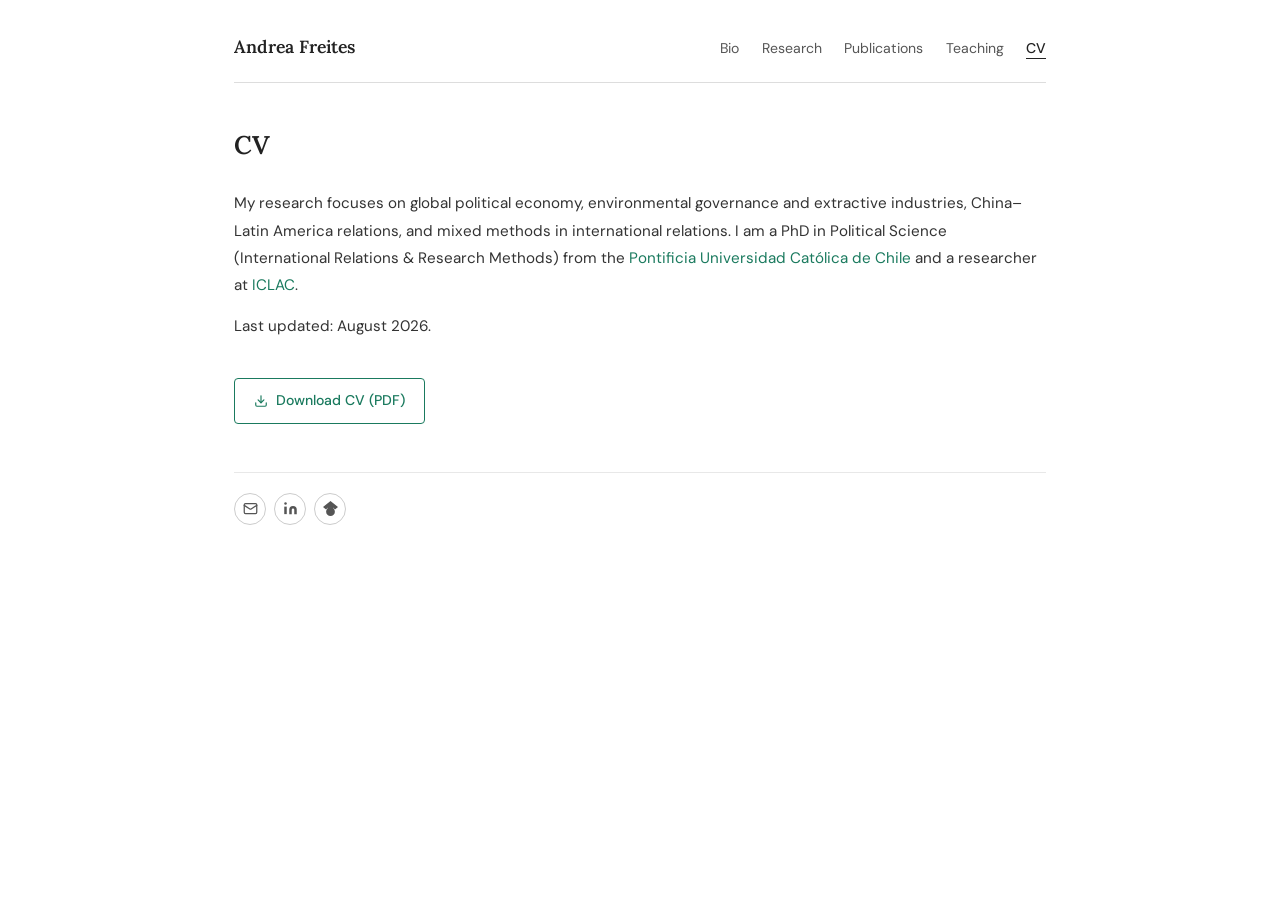
==== commit 6515bc4b: "Update cv.html" ====
--- a/cv.html
+++ b/cv.html
@@ -1,11 +1,3 @@
-Sí, tiene mucho sentido — es lo más común en sitios académicos. La página CV queda más limpia y siempre está actualizada sin tener que editar el HTML cada vez.
-
-La página quedaría así: un párrafo breve con tus áreas y un botón para descargar el PDF. Para eso necesitas:
-
-1. Subir el archivo `FreitesA_cv.pdf` a tu carpeta `assets/` en GitHub
-2. Reemplazar tu `cv.html` con esto:
-
-```html
 <!DOCTYPE html>
 <html lang="en">
 <head>
@@ -101,6 +93,3 @@
 </div>
 </body>
 </html>
-```
-
-Recuerda subir también `FreitesA_cv.pdf` a la carpeta `assets/` en GitHub, al mismo nivel que `fotoaf.jpg`.
